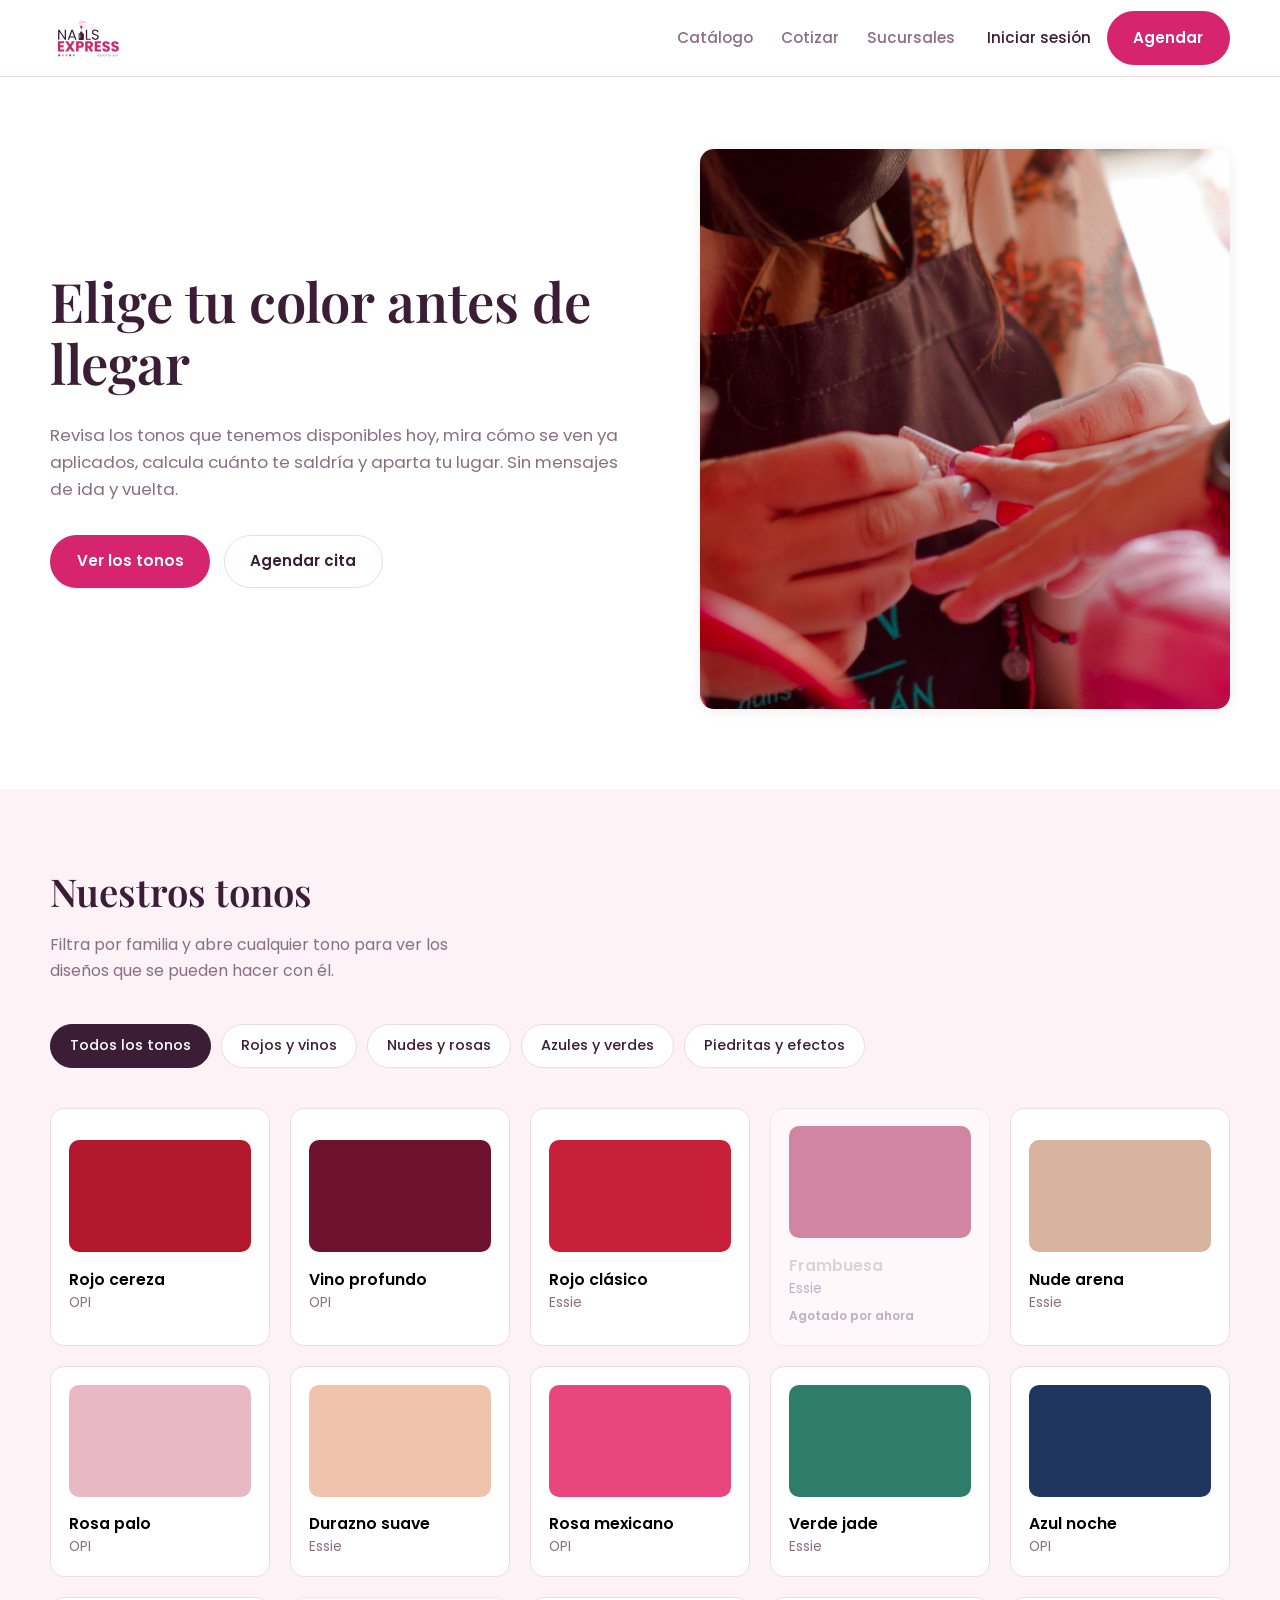
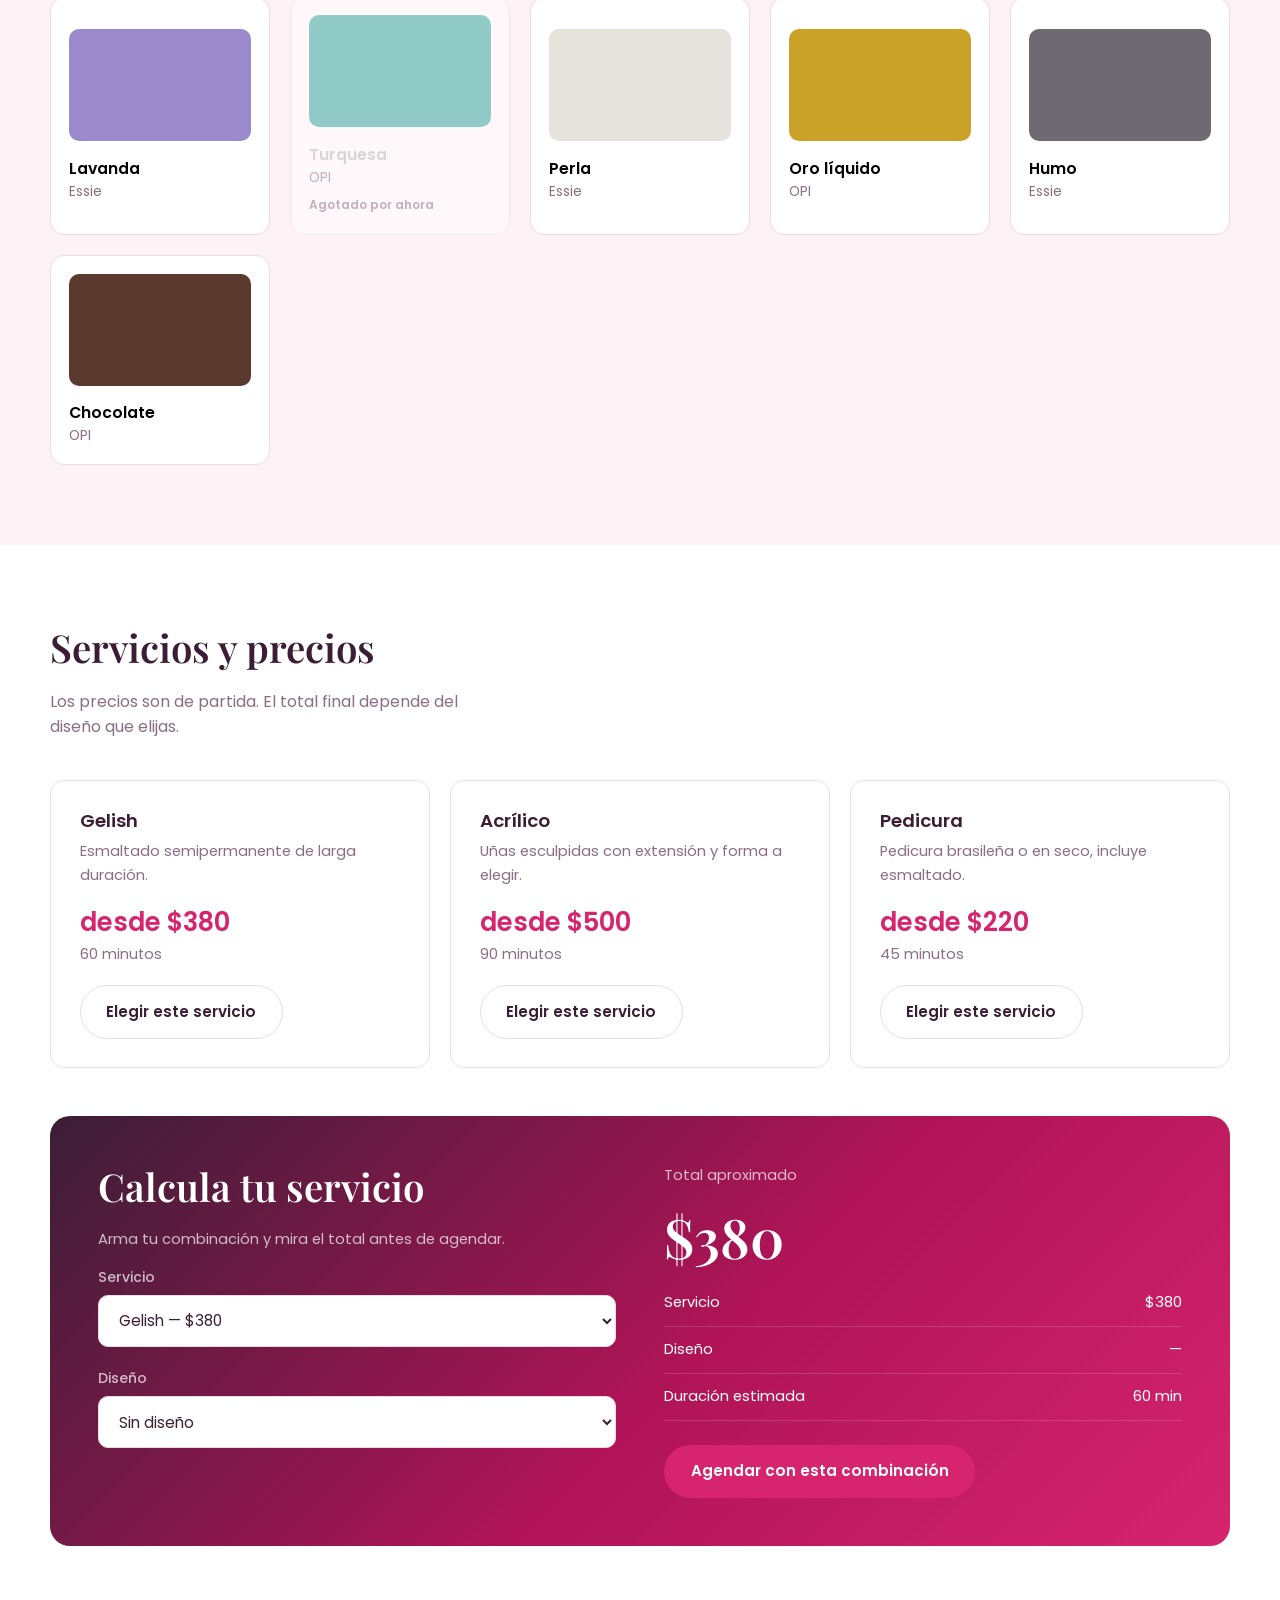
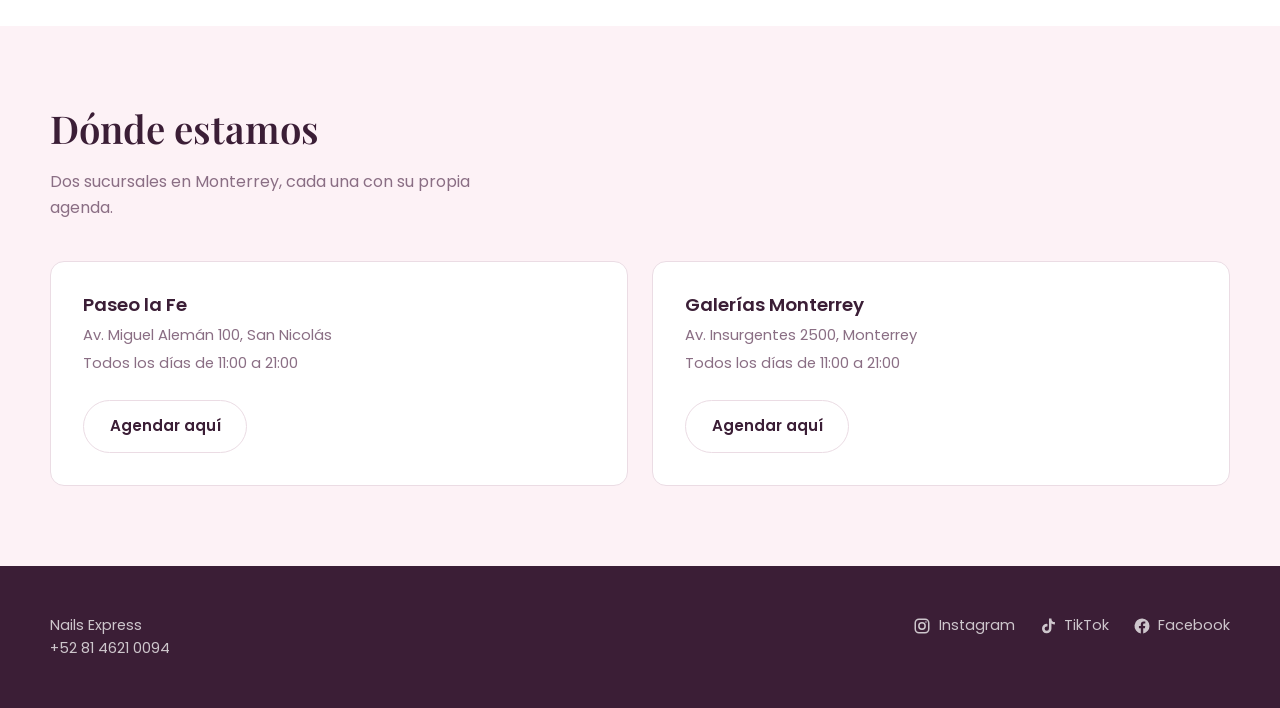
==== nails-express/index.html @ 055984be "chore: guardar proyecto completo de Nails Express" ====
<!DOCTYPE html>
<html lang="es-MX">
<head>
  <meta charset="UTF-8">
  <meta name="viewport" content="width=device-width, initial-scale=1">
  <title>Nails Express — Elige tu color antes de llegar</title>
  <meta name="description" content="Consulta los tonos y diseños disponibles en Nails Express Monterrey, calcula tu servicio y agenda tu cita en línea.">
  <link rel="preconnect" href="https://fonts.googleapis.com">
  <link rel="preconnect" href="https://fonts.gstatic.com" crossorigin>
  <link href="https://fonts.googleapis.com/css2?family=Playfair+Display:wght@500;600&family=Poppins:wght@400;500;600&display=swap" rel="stylesheet">
  <link rel="stylesheet" href="css/estilos.css">
</head>
<body>

  <!-- Barra superior ---------------------------------------- -->
<header class="barra">
    <div class="contenedor barra__fila">
      <a class="barra__logo" href="index.html">
        <img src="img/logo sin fondo.svg" alt="Nails Express">
      </a>
      <ul class="barra__menu">
        <li><a href="#catalogo">Catálogo</a></li>
        <li><a href="#cotizar">Cotizar</a></li>
        <li><a href="#sucursales">Sucursales</a></li>
      </ul>
      <div class="barra__acciones">
        <a class="barra__sesion" href="#">Iniciar sesión</a>
        <a class="boton boton--principal" href="agendar.html">Agendar</a>
      </div>
    </div>
</header>

  <main>

    <!-- Portada --------------------------------------------- -->
<section class="portada">
      <div class="contenedor portada__rejilla">
        <div>
          <h1>Elige tu color antes de llegar</h1>
          <p>
            Revisa los tonos que tenemos disponibles hoy, mira cómo se ven ya
            aplicados, calcula cuánto te saldría y aparta tu lugar. Sin mensajes
            de ida y vuelta.
          </p>
          <div class="portada__acciones">
            <a class="boton boton--principal" href="#catalogo">Ver los tonos</a>
            <a class="boton boton--secundario" href="agendar.html">Agendar cita</a>
          </div>
        </div>
        <img class="portada__imagen"
             src="img/pexels-oswal-darks-523820192-16363473.jpg"
             alt="Manicurista colocando uñas acrílicas rojas a una clienta"
             width="2731" height="4096">
      </div>
</section>

    <!-- Catálogo -------------------------------------------- -->
    <section class="seccion seccion--rosa" id="catalogo">
      <div class="contenedor">
        <div class="seccion__intro">
          <h2>Nuestros tonos</h2>
          <p>Filtra por familia y abre cualquier tono para ver los diseños que se pueden hacer con él.</p>
        </div>

        <div class="filtros" id="filtros" role="group" aria-label="Familias de color"></div>
        <div class="tonos" id="tonos"></div>
      </div>
    </section>

    <!-- Servicios y cotizador ------------------------------- -->
    <section class="seccion" id="cotizar">
      <div class="contenedor">
        <div class="seccion__intro">
          <h2>Servicios y precios</h2>
          <p>Los precios son de partida. El total final depende del diseño que elijas.</p>
        </div>

        <div class="servicios" id="servicios"></div>

        <div class="cotizador">
          <div>
            <h2>Calcula tu servicio</h2>
            <p>Arma tu combinación y mira el total antes de agendar.</p>

            <div class="campo">
              <label for="cot-servicio">Servicio</label>
              <select id="cot-servicio"></select>
            </div>
            <div class="campo">
              <label for="cot-diseno">Diseño</label>
              <select id="cot-diseno"></select>
            </div>
          </div>

          <div>
            <p style="margin-bottom:.3rem">Total aproximado</p>
            <div class="cotizador__total" id="cot-total">$380</div>
            <div class="cotizador__linea"><span>Servicio</span><span id="cot-precio-servicio">$380</span></div>
            <div class="cotizador__linea"><span>Diseño</span><span id="cot-precio-diseno">$0</span></div>
            <div class="cotizador__linea"><span>Duración estimada</span><span id="cot-duracion">60 min</span></div>
            <a class="boton boton--principal" href="agendar.html" id="cot-agendar" style="margin-top:1.5rem">
              Agendar con esta combinación
            </a>
          </div>
        </div>
      </div>
    </section>

    <!-- Sucursales ------------------------------------------ -->
    <section class="seccion seccion--rosa" id="sucursales">
      <div class="contenedor">
        <div class="seccion__intro">
          <h2>Dónde estamos</h2>
          <p>Dos sucursales en Monterrey, cada una con su propia agenda.</p>
        </div>
        <div class="sucursales" id="sucursales-lista"></div>
      </div>
    </section>

  </main>

  <!-- Pie ---------------------------------------------------- -->
  <footer class="pie">
    <div class="contenedor pie__fila">
      <div>
        <p style="margin:0">Nails Express</p>
        <p style="margin:0">+52 81 4621 0094</p>
      </div>
      <nav aria-label="Redes sociales">
        <a href="#" class="pie__red">
          <svg viewBox="0 0 24 24" aria-hidden="true" class="pie__icono-linea"><rect x="3" y="3" width="18" height="18" rx="5"/><circle cx="12" cy="12" r="4.2"/><circle cx="17.3" cy="6.7" r="1.1" class="relleno"/></svg>
          Instagram
        </a>
        <a href="#" class="pie__red">
          <svg viewBox="0 0 24 24" aria-hidden="true"><path d="M16.6 2h-3.3v13.4a2.9 2.9 0 1 1-2.9-2.9c.3 0 .6 0 .9.1V9.2a6.3 6.3 0 1 0 5.3 6.2V8.6a7.9 7.9 0 0 0 4.6 1.5V6.8a4.6 4.6 0 0 1-4.6-4.6z"/></svg>
          TikTok
        </a>
        <a href="#" class="pie__red">
          <svg viewBox="0 0 24 24" aria-hidden="true"><path d="M22 12a10 10 0 1 0-11.6 9.9v-7H7.9V12h2.5V9.8c0-2.5 1.5-3.9 3.8-3.9 1.1 0 2.2.2 2.2.2v2.5h-1.3c-1.2 0-1.6.8-1.6 1.6V12h2.8l-.4 2.9h-2.3v7A10 10 0 0 0 22 12z"/></svg>
          Facebook
        </a>
      </nav>
    </div>
  </footer>

  <!-- Ventana de detalle de tono ----------------------------- -->
  <dialog class="detalle" id="detalle">
    <button class="detalle__cerrar" id="detalle-cerrar" aria-label="Cerrar">&times;</button>
    <div class="detalle__cuerpo">
      <div class="detalle__muestra" id="detalle-muestra"></div>
      <h2 id="detalle-nombre" style="margin-bottom:.2rem"></h2>
      <p id="detalle-datos" style="color:var(--texto-suave)"></p>
      <h3>Diseños que puedes pedir con este tono</h3>
      <div class="disenos" id="detalle-disenos"></div>
      <a class="boton boton--principal" href="agendar.html" id="detalle-agendar" style="margin-top:1.5rem">
        Agendar con este tono
      </a>
    </div>
  </dialog>

  <script src="js/datos.js"></script>
  <script src="js/sesion.js"></script>
  <script src="js/inicio.js"></script>
</body>
</html>
---- nails-express/css/estilos.css ----
/* ============================================================
   estilos.css — Nails Express
   ============================================================ */

/* --- Variables de marca ------------------------------------ */
:root {
  --magenta:        #D6246E;
  --magenta-fuerte: #B01457;
  --ciruela:        #3B1E36;
  --rosa-fondo:     #FDF2F6;
  --rosa-suave:     #F9D9E4;
  --oro:            #E8B04B;
  --texto:          #3B1E36;
  --texto-suave:    #8A6E84;
  --borde:          #EBDCE4;
  --blanco:         #FFFFFF;

  --ancho: 1180px;
  --radio: 14px;
  --sombra: 0 2px 14px rgba(59, 30, 54, .08);
}

/* --- Base --------------------------------------------------- */
* { box-sizing: border-box; }

html { scroll-behavior: smooth; scroll-padding-top: 90px; }

body {
  margin: 0;
  font-family: "Poppins", "Segoe UI", system-ui, sans-serif;
  color: var(--texto);
  background: var(--blanco);
  line-height: 1.6;
}

h1, h2, h3 {
  font-family: "Playfair Display", Georgia, serif;
  font-weight: 600;
  line-height: 1.15;
  margin: 0 0 .5em;
}

h1 { font-size: clamp(2.2rem, 5vw, 3.4rem); }
h2 { font-size: clamp(1.7rem, 3.4vw, 2.4rem); }
h3 { font-size: 1.15rem; font-family: inherit; font-weight: 600; }

p { margin: 0 0 1em; max-width: 62ch; }

a { color: var(--magenta); }

img { max-width: 100%; display: block; }

:focus-visible {
  outline: 3px solid var(--magenta);
  outline-offset: 2px;
  border-radius: 4px;
}

.contenedor {
  width: min(var(--ancho), 100% - 3rem);
  margin-inline: auto;
}

.seccion { padding: 5rem 0; }
.seccion--rosa { background: var(--rosa-fondo); }

.seccion__intro { max-width: 46ch; margin-bottom: 2.5rem; }
.seccion__intro p { color: var(--texto-suave); margin: 0; }

/* --- Botones ------------------------------------------------ */
.boton {
  display: inline-flex;
  align-items: center;
  justify-content: center;
  gap: .5rem;
  padding: .85rem 1.6rem;
  border-radius: 999px;
  border: 1.5px solid transparent;
  font: inherit;
  font-weight: 600;
  font-size: .95rem;
  text-decoration: none;
  cursor: pointer;
  transition: background-color .15s ease, color .15s ease;
}
.boton--principal { background: var(--magenta); color: var(--blanco); }
.boton--principal:hover { background: var(--magenta-fuerte); }
.boton--secundario { background: transparent; color: var(--ciruela); border-color: var(--borde); }
.boton--secundario:hover { border-color: var(--magenta); color: var(--magenta); }
.boton:disabled { opacity: .45; cursor: not-allowed; }

/* --- Barra superior ----------------------------------------- */
.barra {
  position: sticky;
  top: 0;
  z-index: 50;
  background: rgba(255, 255, 255, .94);
  backdrop-filter: blur(8px);
  border-bottom: 1px solid var(--borde);
}
.barra__fila {
  display: flex;
  align-items: center;
  gap: 2rem;
  height: 76px;
}
.barra__logo { display: flex; align-items: center; text-decoration: none; }
.barra__logo img { height: 42px; width: auto; }
.barra__menu {
  display: flex;
  gap: 1.75rem;
  margin-left: auto;
  list-style: none;
  padding: 0;
}
.barra__menu a {
  color: var(--texto-suave);
  text-decoration: none;
  font-size: .95rem;
  font-weight: 500;
}
.barra__menu a:hover { color: var(--magenta); }
.barra__acciones { display: flex; align-items: center; gap: 1rem; }
.barra__sesion { color: var(--texto); font-size: .95rem; font-weight: 500; text-decoration: none; }

/* --- Portada ------------------------------------------------ */
.portada { padding: 4.5rem 0 5rem; }
.portada__rejilla {
  display: grid;
  grid-template-columns: 1.05fr .95fr;
  gap: 4rem;
  align-items: center;
}
.portada p { color: var(--texto-suave); font-size: 1.05rem; }
.portada__acciones { display: flex; gap: .85rem; flex-wrap: wrap; margin-top: 2rem; }

/* la foto es el elemento protagonista de la portada;
   se recorta hacia las manos, que es donde está la acción */
.portada__imagen {
  width: 100%;
  height: auto;
  aspect-ratio: 4 / 5;
  max-height: 560px;
  object-fit: cover;
  object-position: 50% 65%;
  border-radius: var(--radio);
  box-shadow: var(--sombra);
}

/* --- Filtros del catálogo ----------------------------------- */
.filtros { display: flex; flex-wrap: wrap; gap: .6rem; margin-bottom: 2.5rem; }
.filtro {
  padding: .6rem 1.2rem;
  border-radius: 999px;
  border: 1.5px solid var(--borde);
  background: var(--blanco);
  font: inherit;
  font-size: .9rem;
  font-weight: 500;
  color: var(--texto);
  cursor: pointer;
}
.filtro:hover { border-color: var(--magenta); }
.filtro[aria-pressed="true"] {
  background: var(--ciruela);
  border-color: var(--ciruela);
  color: var(--blanco);
}

/* --- Rejilla de tonos --------------------------------------- */
.tonos {
  display: grid;
  grid-template-columns: repeat(auto-fill, minmax(190px, 1fr));
  gap: 1.25rem;
}
.tono {
  background: var(--blanco);
  border: 1px solid var(--borde);
  border-radius: var(--radio);
  padding: 1.1rem;
  text-align: left;
  font: inherit;
  cursor: pointer;
  transition: border-color .15s ease;
}
.tono:hover { border-color: var(--magenta); }
.tono__muestra {
  width: 100%;
  height: 112px;
  border-radius: 10px;
  margin-bottom: .9rem;
}
.tono__nombre { font-weight: 600; font-size: .98rem; }
.tono__marca { color: var(--texto-suave); font-size: .85rem; }
.tono--agotado { opacity: .5; }
.tono__etiqueta {
  display: inline-block;
  margin-top: .4rem;
  font-size: .75rem;
  font-weight: 600;
  color: var(--texto-suave);
}

/* --- Ventana de detalle ------------------------------------- */
.detalle[open] {
  border: none;
  border-radius: var(--radio);
  padding: 0;
  width: min(680px, 92vw);
  box-shadow: 0 20px 60px rgba(59, 30, 54, .25);
}
.detalle::backdrop { background: rgba(59, 30, 54, .45); }
.detalle__cuerpo { padding: 2rem; }
.detalle__muestra { height: 150px; border-radius: 10px; margin-bottom: 1.25rem; }
.detalle__cerrar {
  position: absolute; top: 1rem; right: 1rem;
  background: var(--blanco); border: 1px solid var(--borde);
  width: 34px; height: 34px; border-radius: 50%;
  cursor: pointer; font-size: 1.1rem; line-height: 1;
}
.detalle h3 { margin-top: 1.5rem; }
.disenos { display: grid; grid-template-columns: repeat(auto-fill, minmax(150px, 1fr)); gap: .75rem; }
.diseno {
  border: 1px solid var(--borde);
  border-radius: 10px;
  padding: .8rem;
  font-size: .88rem;
}
.diseno strong { display: block; font-weight: 600; }
.diseno span { color: var(--texto-suave); }

/* --- Servicios ---------------------------------------------- */
.servicios { display: grid; grid-template-columns: repeat(auto-fit, minmax(260px, 1fr)); gap: 1.25rem; }
.servicio {
  background: var(--blanco);
  border: 1px solid var(--borde);
  border-radius: var(--radio);
  padding: 1.8rem;
}
.servicio__precio { font-size: 1.6rem; font-weight: 600; color: var(--magenta); }
.servicio__dato { color: var(--texto-suave); font-size: .9rem; }
.servicio p { font-size: .92rem; color: var(--texto-suave); }

/* --- Cotizador ---------------------------------------------- */
.cotizador {
  display: grid;
  grid-template-columns: 1fr 1fr;
  gap: 3rem;
  background: linear-gradient(135deg, var(--ciruela) 0%, var(--magenta-fuerte) 55%, var(--magenta) 100%);
  color: var(--blanco);
  border-radius: 20px;
  padding: 3rem;
  margin-top: 3rem;
}
.cotizador h2 { color: var(--blanco); }
.cotizador p { color: rgba(255, 255, 255, .7); font-size: .92rem; }
.cotizador__total { font-size: clamp(2.4rem, 5vw, 3.4rem); font-weight: 600; font-family: "Playfair Display", serif; }
.cotizador__linea {
  display: flex; justify-content: space-between;
  padding: .7rem 0;
  border-bottom: 1px solid rgba(255, 255, 255, .15);
  font-size: .92rem;
}
.cotizador label { display: block; font-size: .85rem; margin-bottom: .4rem; color: rgba(255,255,255,.7); }

/* --- Formularios -------------------------------------------- */
.campo { margin-bottom: 1.25rem; }
.campo label { display: block; font-size: .88rem; font-weight: 500; margin-bottom: .4rem; }
select, input[type="text"], input[type="tel"], input[type="email"], input[type="date"] {
  width: 100%;
  padding: .85rem 1rem;
  border: 1.5px solid var(--borde);
  border-radius: 10px;
  font: inherit;
  font-size: .95rem;
  background: var(--blanco);
  color: var(--texto);
}
select:focus, input:focus { border-color: var(--magenta); outline: none; }
.campo__error { color: var(--magenta-fuerte); font-size: .82rem; margin-top: .3rem; display: none; }
.campo--invalido input, .campo--invalido select { border-color: var(--magenta-fuerte); }
.campo--invalido .campo__error { display: block; }

/* --- Sucursales --------------------------------------------- */
.sucursales { display: grid; grid-template-columns: repeat(auto-fit, minmax(300px, 1fr)); gap: 1.5rem; }
.sucursal {
  background: var(--blanco);
  border: 1px solid var(--borde);
  border-radius: var(--radio);
  padding: 2rem;
}
.sucursal__dato { color: var(--texto-suave); font-size: .92rem; margin: 0 0 .3rem; }

/* --- Pie ---------------------------------------------------- */
.pie { background: var(--ciruela); color: rgba(255,255,255,.75); padding: 3rem 0; font-size: .9rem; }
.pie__fila { display: flex; justify-content: space-between; gap: 2rem; flex-wrap: wrap; }
.pie a { color: rgba(255,255,255,.75); text-decoration: none; margin-left: 1.25rem; }
.pie a:hover { color: var(--blanco); }
.pie__red { display: inline-flex; align-items: center; gap: .45rem; }
.pie__red svg { width: 18px; height: 18px; fill: currentColor; flex-shrink: 0; }
.pie__red .pie__icono-linea { fill: none; stroke: currentColor; stroke-width: 2; }
.pie__red .pie__icono-linea .relleno { fill: currentColor; stroke: none; }

/* --- Flujo de agendado -------------------------------------- */
.pasos { display: flex; gap: .5rem; margin-bottom: .75rem; }
.paso { height: 5px; width: 72px; border-radius: 3px; background: var(--borde); }
.paso--hecho { background: var(--magenta); }
.pasos__texto { color: var(--texto-suave); font-size: .85rem; }

.agendar { display: grid; grid-template-columns: 1fr 340px; gap: 3rem; align-items: start; }

.opciones { display: grid; grid-template-columns: repeat(auto-fit, minmax(200px, 1fr)); gap: 1rem; }
.opcion {
  text-align: left;
  background: var(--blanco);
  border: 1.5px solid var(--borde);
  border-radius: var(--radio);
  padding: 1.3rem;
  font: inherit;
  cursor: pointer;
}
.opcion:hover { border-color: var(--magenta); }
.opcion[aria-pressed="true"] { border-color: var(--magenta); background: var(--rosa-fondo); }
.opcion strong { display: block; font-weight: 600; margin-bottom: .2rem; }
.opcion span { color: var(--texto-suave); font-size: .88rem; }

.horas { display: grid; grid-template-columns: repeat(auto-fill, minmax(104px, 1fr)); gap: .6rem; }
.hora {
  padding: .8rem;
  border: 1.5px solid var(--borde);
  border-radius: 10px;
  background: var(--blanco);
  font: inherit; font-size: .92rem; font-weight: 500;
  cursor: pointer;
}
.hora:hover:not(:disabled) { border-color: var(--magenta); }
.hora[aria-pressed="true"] { background: var(--ciruela); border-color: var(--ciruela); color: var(--blanco); }
.hora:disabled { background: var(--rosa-fondo); color: #C9B6C2; cursor: not-allowed; }

.resumen {
  position: sticky; top: 100px;
  background: var(--rosa-fondo);
  border-radius: var(--radio);
  padding: 1.8rem;
}
.resumen h3 { margin-bottom: 1rem; }
.resumen__linea {
  display: flex; justify-content: space-between; gap: 1rem;
  padding: .55rem 0;
  font-size: .9rem;
  border-bottom: 1px solid var(--borde);
}
.resumen__linea span:first-child { color: var(--texto-suave); }
.resumen__linea span:last-child { font-weight: 500; text-align: right; }
.resumen__total { display: flex; justify-content: space-between; align-items: baseline; margin: 1.2rem 0; }
.resumen__total strong { font-size: 1.6rem; font-family: "Playfair Display", serif; }
.resumen .boton { width: 100%; margin-top: .5rem; }

.confirmacion { text-align: center; padding: 4rem 0; }
.confirmacion__marca {
  width: 72px; height: 72px; border-radius: 50%;
  background: var(--magenta); color: var(--blanco);
  display: grid; place-items: center;
  font-size: 2rem; margin: 0 auto 1.5rem;
}
.confirmacion__folio {
  display: inline-block;
  background: var(--rosa-fondo);
  padding: .5rem 1.2rem;
  border-radius: 999px;
  font-weight: 600;
}

.oculto { display: none !important; }

/* --- Adaptación a pantallas chicas -------------------------- */
@media (max-width: 900px) {
  .portada__rejilla,
  .cotizador,
  .agendar { grid-template-columns: 1fr; gap: 2.5rem; }
  .cotizador { padding: 2rem; }
  .portada__imagen { aspect-ratio: 4 / 3; max-height: 420px; }
  .resumen { position: static; }
  .barra__menu { display: none; }
  .seccion { padding: 3.5rem 0; }
}

@media (prefers-reduced-motion: reduce) {
  * { transition: none !important; animation: none !important; }
  html { scroll-behavior: auto; }
}

/* --- Acceso: modal de inicio de sesión y registro ----------- */
.acceso[open] {
  border: none;
  border-radius: var(--radio);
  padding: 0;
  width: min(460px, calc(100vw - 2rem));
  max-height: calc(100vh - 2rem);
  max-height: calc(100dvh - 2rem);   /* respeta la barra del navegador en celular */
  overflow-y: auto;
  color: var(--texto);
  box-shadow: 0 20px 60px rgba(59, 30, 54, .25);
}
.acceso::backdrop { background: rgba(59, 30, 54, .45); }
.acceso__cuerpo { padding: 2.25rem 2rem 1.75rem; }
.acceso__titulo { font-size: 1.6rem; margin-bottom: 1.25rem; padding-right: 2.5rem; }
.acceso__cerrar {
  position: absolute; top: 1rem; right: 1rem;
  background: var(--blanco); border: 1px solid var(--borde);
  width: 36px; height: 36px; border-radius: 50%;
  cursor: pointer; font-size: 1.2rem; line-height: 1; color: var(--texto);
}
.acceso__cerrar:hover { border-color: var(--magenta); color: var(--magenta); }

/* pestañas tipo control segmentado */
.acceso__pestanas {
  display: grid;
  grid-template-columns: 1fr 1fr;
  gap: .25rem;
  padding: .3rem;
  margin-bottom: 1.75rem;
  background: var(--rosa-fondo);
  border-radius: 999px;
}
.acceso__pestanas [role="tab"] {
  padding: .65rem 1rem;
  border: none;
  border-radius: 999px;
  background: transparent;
  font: inherit;
  font-size: .92rem;
  font-weight: 500;
  color: var(--texto-suave);
  cursor: pointer;
}
.acceso__pestanas [role="tab"]:hover { color: var(--magenta); }
.acceso__pestanas [role="tab"][aria-selected="true"] {
  background: var(--blanco);
  color: var(--ciruela);
  font-weight: 600;
  box-shadow: var(--sombra);
}
.acceso__panel[hidden] { display: none; }

/* campos: 1rem evita el zoom automático de iOS al enfocar.
   .formulario reutiliza el mismo estilo en el panel de la clienta */
.acceso input,
.formulario input {
  width: 100%;
  padding: .85rem 1rem;
  border: 1.5px solid var(--borde);
  border-radius: 10px;
  font: inherit;
  font-size: 1rem;
  background: var(--blanco);
  color: var(--texto);
}
.acceso input:focus-visible,
.formulario input:focus-visible {
  border-color: var(--magenta);
  box-shadow: 0 0 0 3px var(--rosa-suave);
  outline: none;
}
.acceso .campo--invalido input,
.formulario .campo--invalido input { border-color: var(--magenta-fuerte); }

/* contraseña con botón para mostrarla dentro del campo */
.acceso__clave { position: relative; }
.acceso__clave input { padding-right: 5.75rem; }
.acceso__ver {
  position: absolute;
  top: 50%; right: .4rem;
  transform: translateY(-50%);
  padding: .45rem .8rem;
  border: none;
  border-radius: 999px;
  background: transparent;
  font: inherit;
  font-size: .82rem;
  font-weight: 600;
  color: var(--magenta-fuerte);
  cursor: pointer;
}
.acceso__ver:hover { background: var(--rosa-fondo); }

.acceso__ayuda { color: var(--texto-suave); font-size: .82rem; margin-top: .3rem; }
.campo--invalido .acceso__ayuda { display: none; }

.acceso__olvido {
  display: inline-block;
  margin: -.35rem 0 1.25rem;
  font-size: .88rem;
  font-weight: 500;
  color: var(--magenta-fuerte);
}

.acceso__aviso {
  margin-bottom: 1rem;
  padding: .75rem 1rem;
  border: 1px solid var(--rosa-suave);
  border-radius: 10px;
  background: var(--rosa-fondo);
  color: var(--magenta-fuerte);
  font-size: .88rem;
}
.acceso__aviso:empty { display: none; }
.acceso__aviso--info { color: var(--texto); }

.acceso__enviar { width: 100%; }

.acceso__nota {
  max-width: none;
  margin: 1.5rem 0 0;
  padding-top: 1.25rem;
  border-top: 1px solid var(--borde);
  color: var(--texto-suave);
  font-size: .88rem;
  text-align: center;
}
.acceso__nota a { color: var(--magenta-fuerte); font-weight: 500; }

/* --- Usuario con sesión en la barra ------------------------- */
.usuario { position: relative; }
.usuario__boton {
  display: flex;
  align-items: center;
  gap: .55rem;
  padding: .3rem .85rem .3rem .3rem;
  border: 1.5px solid var(--borde);
  border-radius: 999px;
  background: var(--blanco);
  font: inherit;
  font-size: .92rem;
  font-weight: 500;
  color: var(--texto);
  cursor: pointer;
}
.usuario__boton:hover,
.usuario__boton[aria-expanded="true"] { border-color: var(--magenta); }
/* flecha que indica que hay un menú */
.usuario__boton::after {
  content: "";
  width: .4rem; height: .4rem;
  border-right: 1.5px solid currentColor;
  border-bottom: 1.5px solid currentColor;
  transform: translateY(-2px) rotate(45deg);
}
.usuario__boton[aria-expanded="true"]::after { transform: translateY(2px) rotate(-135deg); }
.usuario__inicial {
  display: grid;
  place-items: center;
  width: 32px; height: 32px;
  border-radius: 50%;
  background: var(--magenta);
  color: var(--blanco);
  font-weight: 600;
  font-size: .9rem;
}
/* nombre arriba y rol abajo, como en el wireframe del menú */
.usuario__texto {
  display: flex;
  flex-direction: column;
  align-items: flex-start;
  line-height: 1.2;
  text-align: left;
}
.usuario__nombre {
  max-width: 10rem;
  overflow: hidden;
  text-overflow: ellipsis;
  white-space: nowrap;
}
.usuario__rol { color: var(--texto-suave); font-size: .75rem; font-weight: 400; }
.usuario__menu {
  position: absolute;
  top: calc(100% + .5rem);
  right: 0;
  z-index: 60;
  min-width: 200px;
  margin: 0;
  padding: .4rem;
  list-style: none;
  background: var(--blanco);
  border: 1px solid var(--borde);
  border-radius: 12px;
  box-shadow: 0 12px 32px rgba(59, 30, 54, .14);
}
.usuario__menu[hidden] { display: none; }
.usuario__menu a,
.usuario__menu button {
  display: block;
  width: 100%;
  padding: .65rem .85rem;
  border: none;
  border-radius: 8px;
  background: transparent;
  font: inherit;
  font-size: .92rem;
  color: var(--texto);
  text-align: left;
  text-decoration: none;
  cursor: pointer;
}
.usuario__menu a:hover,
.usuario__menu button:hover { background: var(--rosa-fondo); color: var(--magenta-fuerte); }
.usuario__menu li:last-child {
  margin-top: .3rem;
  padding-top: .3rem;
  border-top: 1px solid var(--borde);
}

@media (max-width: 480px) {
  .acceso__cuerpo { padding: 2rem 1.25rem 1.5rem; }
  .acceso__titulo { font-size: 1.4rem; }

  /* en celular solo se ve la inicial; nombre y rol siguen disponibles
     para lectores de pantalla como nombre del botón */
  .usuario__boton { padding: .25rem; }
  .usuario__boton::after { display: none; }
  .usuario__texto {
    position: absolute;
    width: 1px; height: 1px;
    overflow: hidden;
    clip: rect(0 0 0 0);
    white-space: nowrap;
  }
}

/* --- Utilidades compartidas --------------------------------- */
/* texto que solo leen los lectores de pantalla */
.solo-lector {
  position: absolute;
  width: 1px; height: 1px;
  overflow: hidden;
  clip: rect(0 0 0 0);
  white-space: nowrap;
}

.boton--peligro { background: var(--magenta-fuerte); color: var(--blanco); }
.boton--peligro:hover { background: var(--ciruela); }

/* mensaje general de un formulario o acción */
.aviso {
  margin-bottom: 1rem;
  padding: .75rem 1rem;
  border: 1px solid var(--rosa-suave);
  border-radius: 10px;
  background: var(--rosa-fondo);
  color: var(--magenta-fuerte);
  font-size: .9rem;
}
.aviso:empty { display: none; }
.aviso--exito { background: #E6F4EC; border-color: #BFE2CE; color: #1D6B4A; }

.usuario__menu a[aria-current="page"] { color: var(--magenta-fuerte); font-weight: 600; }

/* Con sesión de empleada o administradora no se ofrece agendar:
   se ocultan todos los enlaces a agendar.html (también los que
   se generan con JavaScript, como "Elegir este servicio").      */
.sesion-personal a[href^="agendar.html"] { display: none !important; }

/* --- Panel de la clienta: estructura ------------------------ */
.cuenta {
  background: var(--rosa-fondo);
  padding: 3.5rem 0 5rem;
  min-height: 70vh;
}
.cuenta__rejilla {
  display: grid;
  grid-template-columns: 280px 1fr;
  gap: 2.5rem;
  align-items: start;
}

/* columna lateral con el usuario y la navegación */
.cuenta__lateral {
  position: sticky;
  top: 100px;
  display: flex;
  flex-direction: column;
  gap: 1.25rem;
  padding: 1.5rem;
  background: var(--blanco);
  border: 1px solid var(--borde);
  border-radius: var(--radio);
}
.cuenta__tarjeta { display: flex; align-items: center; gap: .85rem; }
.cuenta__inicial {
  display: grid;
  place-items: center;
  flex-shrink: 0;
  width: 52px; height: 52px;
  border-radius: 50%;
  background: var(--magenta);
  color: var(--blanco);
  font-family: "Playfair Display", Georgia, serif;
  font-size: 1.4rem;
  font-weight: 600;
}
.cuenta__quien { min-width: 0; }
.cuenta__nombre { margin: 0; font-weight: 600; line-height: 1.3; }
.cuenta__correo {
  margin: 0;
  color: var(--texto-suave);
  font-size: .85rem;
  overflow: hidden;
  text-overflow: ellipsis;
  white-space: nowrap;
}
.cuenta__nav {
  display: flex;
  flex-direction: column;
  gap: .25rem;
  padding-top: 1.25rem;
  border-top: 1px solid var(--borde);
}
.cuenta__nav a {
  padding: .7rem .9rem;
  border-radius: 10px;
  color: var(--texto);
  font-size: .95rem;
  font-weight: 500;
  text-decoration: none;
}
.cuenta__nav a:hover { background: var(--rosa-fondo); color: var(--magenta-fuerte); }
.cuenta__nav a[aria-current="page"] {
  background: var(--rosa-fondo);
  color: var(--magenta-fuerte);
  font-weight: 600;
  box-shadow: inset 3px 0 0 var(--magenta);
}
.cuenta__agendar { width: 100%; }

/* contenido principal */
.cuenta__contenido { min-width: 0; }
.cuenta__contenido h1 { font-size: clamp(2rem, 4vw, 2.6rem); }
.cuenta__intro { color: var(--texto-suave); margin-bottom: 2rem; }
.cuenta__bloque { margin-bottom: 2.5rem; }
.cuenta__bloque h2 { font-size: 1.4rem; margin-bottom: 1rem; }
.cuenta__tarjeta-blanca {
  padding: 2rem;
  background: var(--blanco);
  border: 1px solid var(--borde);
  border-radius: var(--radio);
}

/* sin sesión */
.cuenta__vacio {
  max-width: 560px;
  margin: 2rem auto;
  padding: 3rem 2rem;
  text-align: center;
  background: var(--blanco);
  border: 1px solid var(--borde);
  border-radius: var(--radio);
}
.cuenta__vacio h1 { font-size: clamp(1.7rem, 4vw, 2.2rem); }
.cuenta__vacio p { margin-inline: auto; color: var(--texto-suave); }
.cuenta__vacio-acciones {
  display: flex;
  flex-wrap: wrap;
  justify-content: center;
  gap: .85rem;
  margin-top: 1.5rem;
}

/* formularios del perfil */
.formulario__par { display: grid; grid-template-columns: 1fr 1fr; gap: 0 1rem; }

/* --- Panel de la clienta: tarjetas de cita ------------------ */
.citas { display: grid; gap: 1rem; }
.citas__vacio {
  padding: 2rem;
  text-align: center;
  background: var(--blanco);
  border: 1.5px dashed var(--borde);
  border-radius: var(--radio);
}
.citas__vacio p { margin: 0 auto 1rem; color: var(--texto-suave); }
.citas__vacio p:last-child { margin-bottom: 0; }

.cita {
  display: grid;
  grid-template-columns: auto 1fr auto;
  grid-template-areas:
    "fecha info     lado"
    "fecha acciones acciones";
  gap: .5rem 1.5rem;
  padding: 1.5rem;
  background: var(--blanco);
  border: 1px solid var(--borde);
  border-radius: var(--radio);
}

/* bloque de calendario con día y mes */
.cita__fecha {
  grid-area: fecha;
  display: flex;
  flex-direction: column;
  align-items: center;
  justify-content: center;
  width: 64px; height: 72px;
  border-radius: 12px;
  background: var(--rosa-fondo);
  color: var(--magenta-fuerte);
}
.cita__dia {
  font-family: "Playfair Display", Georgia, serif;
  font-size: 1.7rem;
  font-weight: 600;
  line-height: 1;
}
.cita__mes { font-size: .75rem; font-weight: 600; letter-spacing: .08em; text-transform: uppercase; }

.cita__info { grid-area: info; min-width: 0; }
.cita__info h3 { margin: 0 0 .35rem; font-size: 1.05rem; }
.cita__dato {
  display: flex;
  align-items: center;
  gap: .45rem;
  margin: 0;
  color: var(--texto-suave);
  font-size: .88rem;
}
.cita__cuando { display: block; color: var(--texto); font-weight: 500; }
.cita__cuando::first-letter { text-transform: uppercase; }
.cita__tono {
  width: 14px; height: 14px;
  flex-shrink: 0;
  border-radius: 50%;
  box-shadow: inset 0 0 0 1px rgba(0, 0, 0, .12);
}

.cita__lado {
  grid-area: lado;
  display: flex;
  flex-direction: column;
  align-items: flex-end;
  gap: .3rem;
  text-align: right;
}
.cita__total { font-size: 1.2rem; font-weight: 600; }
.cita__folio { color: var(--texto-suave); font-size: .8rem; }

.cita__acciones {
  grid-area: acciones;
  display: flex;
  flex-wrap: wrap;
  align-items: center;
  gap: .6rem;
  margin-top: .5rem;
  padding-top: 1rem;
  border-top: 1px solid var(--borde);
}
.cita__acciones .boton { padding: .6rem 1.2rem; font-size: .88rem; }
.cita__pregunta { width: 100%; margin: 0; font-size: .92rem; font-weight: 500; }

/* las canceladas se ven apagadas */
.cita--cancelada .cita__fecha { background: #F1ECEF; color: #6B5266; }
.cita--cancelada h3 { color: #6B5266; }

/* etiquetas de estado */
.estado {
  display: inline-block;
  padding: .2rem .7rem;
  border-radius: 999px;
  font-size: .75rem;
  font-weight: 600;
}
.estado--confirmada { background: #E6F4EC; color: #1D6B4A; }
.estado--completada { background: var(--rosa-fondo); color: var(--ciruela); }
.estado--cancelada  { background: #F1ECEF; color: #6B5266; }

/* --- Panel de la clienta: pantallas chicas ------------------ */
@media (max-width: 900px) {
  .cuenta { padding: 2rem 0 3.5rem; }
  .cuenta__rejilla { grid-template-columns: 1fr; gap: 2rem; }
  .cuenta__lateral { position: static; }
  /* la navegación pasa a pestañas horizontales */
  .cuenta__nav { flex-direction: row; }
  .cuenta__nav a { flex: 1; text-align: center; }
  .cuenta__nav a[aria-current="page"] { box-shadow: inset 0 -3px 0 var(--magenta); }
}

@media (max-width: 600px) {
  .cuenta__tarjeta-blanca { padding: 1.5rem 1.25rem; }
  .formulario__par { grid-template-columns: 1fr; }

  .cita {
    grid-template-columns: auto 1fr;
    grid-template-areas:
      "fecha    info"
      "lado     lado"
      "acciones acciones";
    gap: .75rem 1rem;
    padding: 1.25rem;
  }
  .cita__fecha { width: 56px; height: 64px; }
  .cita__lado {
    flex-direction: row;
    flex-wrap: wrap;
    align-items: center;
    gap: .4rem .9rem;
    text-align: left;
  }
  .cita__acciones .boton { flex: 1; }
}

/* --- Panel del personal: estructura ------------------------- */
/* columna lateral fija + barra superior + contenido, como en el
   wireframe 9 · Agenda del día */
body.personal {
  display: grid;
  /* minmax(0, …) evita que la tabla ancha estire toda la página */
  grid-template-columns: 240px minmax(0, 1fr);
  min-height: 100vh;
}
.personal__lateral {
  position: sticky;
  top: 0;
  height: 100vh;
  padding: 1.5rem 1rem;
  background: var(--rosa-fondo);
  border-right: 1px solid var(--borde);
}
.personal__logo { display: inline-block; margin: .25rem 1rem 2.25rem; }
.personal__logo img { height: 40px; width: auto; }
.personal__nav { display: flex; flex-direction: column; gap: .35rem; }
.personal__nav a {
  padding: .75rem 1rem;
  border-radius: 10px;
  color: var(--texto-suave);
  font-size: .95rem;
  font-weight: 500;
  text-decoration: none;
}
.personal__nav a:hover { color: var(--magenta-fuerte); background: rgba(255, 255, 255, .7); }
.personal__nav a[aria-current="page"] {
  background: var(--blanco);
  color: var(--ciruela);
  font-weight: 600;
  box-shadow: var(--sombra);
}
.personal__principal { display: flex; flex-direction: column; min-width: 0; }
.personal__superior {
  position: sticky;
  top: 0;
  z-index: 40;
  display: flex;
  align-items: center;
  justify-content: flex-end;
  height: 72px;
  padding: 0 2rem;
  background: rgba(255, 255, 255, .94);
  backdrop-filter: blur(8px);
  border-bottom: 1px solid var(--borde);
}
.personal__contenido { width: 100%; max-width: 1120px; padding: 2rem 3rem 4rem; }
.personal__contexto { margin: 0 0 .25rem; color: var(--texto-suave); font-size: .95rem; }
.personal__titulo { font-size: clamp(1.8rem, 3.5vw, 2.4rem); margin-bottom: 1.5rem; }
.personal__subtitulo { font-size: 1.3rem; margin: 2.5rem 0 1rem; }

/* --- Panel del personal: métricas --------------------------- */
.metricas {
  display: grid;
  grid-template-columns: repeat(3, minmax(0, 1fr)) auto;
  gap: 1.25rem;
  align-items: start;
}
.metrica {
  display: flex;
  flex-direction: column;
  gap: .35rem;
  padding: 1.4rem 1.5rem;
  background: var(--blanco);
  border: 1px solid var(--borde);
  border-radius: var(--radio);
}
.metrica__valor {
  font-family: "Playfair Display", Georgia, serif;
  font-size: 2rem;
  font-weight: 600;
  line-height: 1;
}
.metrica__nombre { color: var(--texto-suave); font-size: .88rem; }

/* --- Panel del personal: agenda del día --------------------- */
.agenda { display: grid; gap: .85rem; margin: 0; padding: 0; list-style: none; }
.agenda__bloque {
  display: grid;
  grid-template-columns: 4.5rem 1fr 5rem auto;
  align-items: center;
  gap: 1rem;
  min-height: 68px;
  padding: .9rem 1.5rem;
  background: var(--blanco);
  border: 1px solid var(--borde);
  border-radius: 12px;
}
.agenda__hora { font-weight: 600; }
.agenda__quien { display: flex; flex-direction: column; min-width: 0; }
.agenda__quien strong { font-weight: 600; }
.agenda__quien span { color: var(--texto-suave); font-size: .85rem; }
.agenda__duracion { color: var(--texto-suave); font-size: .9rem; }

/* bloques sin cita: punteados, como en el wireframe */
.agenda__bloque--libre,
.agenda__bloque--cerrado {
  grid-template-columns: 4.5rem 1fr;
  border-style: dashed;
  color: var(--texto-suave);
}
.agenda__bloque--libre   { background: #FDF8FA; }
.agenda__bloque--cerrado { background: #F4F0F2; color: #6B5266; }
.agenda__bloque--libre .agenda__hora,
.agenda__bloque--cerrado .agenda__hora { font-weight: 500; }

.estado--pendiente { background: #FBF0DC; color: #7A5310; }

/* --- Panel del personal: disponibilidad semanal ------------- */
.semana {
  display: flex;
  flex-wrap: wrap;
  align-items: center;
  justify-content: space-between;
  gap: 1rem;
  margin-bottom: 1.25rem;
}
.semana__rango { margin: 0; font-weight: 500; }
.semana__nav { display: flex; flex-wrap: wrap; gap: .6rem; }
.semana__nav .boton { padding: .6rem 1.2rem; font-size: .88rem; }

/* la rejilla se desplaza de lado si no cabe */
.rejilla-horas__marco { overflow-x: auto; border-radius: var(--radio); }
.rejilla-horas {
  width: 100%;
  min-width: 760px;
  border-collapse: separate;
  border-spacing: 8px;
}
.rejilla-horas th { padding: .25rem; color: var(--texto-suave); font-size: .85rem; font-weight: 600; }
.rejilla-horas tbody th { padding-right: .75rem; color: var(--texto); font-weight: 500; text-align: left; white-space: nowrap; }
/* la columna de horas se queda fija al desplazar */
.rejilla-horas thead th:first-child,
.rejilla-horas tbody th { position: sticky; left: 0; z-index: 1; background: var(--blanco); }

.bloque {
  display: flex;
  align-items: center;
  justify-content: center;
  width: 100%;
  height: 46px;
  border-radius: 10px;
  font: inherit;
  font-size: .82rem;
  font-weight: 500;
}
button.bloque {
  border: 1.5px solid var(--magenta);
  background: var(--blanco);
  color: var(--magenta-fuerte);
  cursor: pointer;
}
button.bloque:hover { background: var(--rosa-fondo); }
button.bloque--cerrado { border-color: var(--borde); background: #F4F0F2; color: #6B5266; }
button.bloque--cerrado:hover { border-color: var(--texto-suave); background: #EEE7EB; }
.bloque--reservado { background: var(--ciruela); color: var(--blanco); }
.bloque--pasado { border: 1px dashed var(--borde); color: var(--texto-suave); }

.disponibilidad__pie {
  display: flex;
  flex-wrap: wrap;
  align-items: center;
  justify-content: space-between;
  gap: 1rem;
  margin-top: 1.5rem;
  padding-top: 1.5rem;
  border-top: 1px solid var(--borde);
}
.disponibilidad__nota { margin: 0; color: var(--texto-suave); font-size: .88rem; }
.disponibilidad__guardar { display: flex; flex-wrap: wrap; align-items: center; gap: 1rem; }
.disponibilidad__estado { color: var(--magenta-fuerte); font-size: .88rem; font-weight: 500; }
.disponibilidad__estado--exito { color: #1D6B4A; }

/* --- Panel del personal: pantallas chicas ------------------- */
@media (max-width: 900px) {
  /* la franja de navegación mide lo que su contenido; el resto es para la página */
  body.personal { grid-template-columns: minmax(0, 1fr); grid-template-rows: auto 1fr; }
  /* la columna lateral pasa a ser una franja con pestañas */
  .personal__lateral {
    position: static;
    height: auto;
    display: flex;
    align-items: center;
    gap: 1rem;
    padding: .75rem 1.25rem;
    border-right: none;
    border-bottom: 1px solid var(--borde);
    overflow-x: auto;
  }
  .personal__logo { margin: 0; flex-shrink: 0; }
  .personal__logo img { height: 32px; }
  .personal__nav { flex-direction: row; gap: .25rem; }
  .personal__nav a { padding: .55rem .85rem; white-space: nowrap; font-size: .88rem; }
  .personal__superior { padding: 0 1.25rem; height: 64px; }
  .personal__contenido { padding: 1.5rem 1.25rem 3rem; }

  .metricas { grid-template-columns: repeat(3, minmax(0, 1fr)); }
  .metricas__accion { grid-column: 1 / -1; justify-self: start; }
}

@media (max-width: 600px) {
  .metricas { grid-template-columns: 1fr; gap: .75rem; }
  .metrica { flex-direction: row-reverse; justify-content: space-between; align-items: center; padding: 1rem 1.25rem; }
  .metrica__valor { font-size: 1.5rem; }
  .metricas__accion { width: 100%; }

  /* hora a la izquierda; nombre arriba; duración y estado abajo */
  .agenda__bloque { grid-template-columns: 3.5rem 1fr auto; row-gap: .4rem; padding: .9rem 1rem; }
  .agenda__hora { grid-row: span 2; align-self: start; }
  .agenda__quien { grid-column: 2 / 4; }
  .agenda__bloque--libre .agenda__hora,
  .agenda__bloque--cerrado .agenda__hora { grid-row: auto; align-self: center; }
}

/* --- Control de citas por la empleada ----------------------- */
/* estados que marca la empleada (y "por confirmar" mientras no lo hace) */
.estado--atendida      { background: var(--ciruela); color: var(--blanco); }
.estado--no-asistio    { background: #FDE7EC; color: var(--magenta-fuerte); }
.estado--por-confirmar { background: #FBF0DC; color: #7A5310; }

/* fila de la agenda con botones debajo (Atendida, No llegó, etc.) */
.agenda__folio { color: var(--texto-suave); font-size: .78rem; letter-spacing: .02em; }
.agenda__acciones {
  grid-column: 2 / -1;
  display: flex;
  flex-wrap: wrap;
  align-items: center;
  gap: .5rem;
}
.agenda__acciones:empty { display: none; }
.agenda__acciones .boton { padding: .5rem 1rem; font-size: .85rem; }
.agenda__acciones .cita__pregunta { width: 100%; margin: 0; font-size: .88rem; }
.agenda__aviso { margin: 1.5rem 0 0; }

/* buscador por folio o teléfono */
.buscador__form { display: flex; flex-wrap: wrap; align-items: flex-end; gap: .75rem; max-width: 620px; }
.buscador__form .campo { flex: 1 1 260px; margin-bottom: 0; }
.buscador__form .boton { padding-top: .8rem; padding-bottom: .8rem; }
.buscador__form + .disponibilidad__nota { margin: .5rem 0 0; }
.buscador__resultados { margin-top: 1rem; }
.buscador__resultados:empty { margin: 0; }
.buscador__conteo { margin: 0 0 .75rem; color: var(--texto-suave); font-size: .88rem; }

/* resultado de búsqueda: día | clienta | empleada y sucursal | estado */
.agenda__bloque--resultado { grid-template-columns: 11rem 1.4fr 1fr auto; }

.reporte__pendientes { margin: 1rem 0 0; }

/* confirmación de agendado: qué hacer con el folio */
.confirmacion__instruccion { margin: 1rem auto 0; font-weight: 500; }

@media (max-width: 600px) {
  /* en celular, cada resultado se apila */
  .agenda__bloque--resultado { grid-template-columns: 1fr; }
  .agenda__bloque--resultado > * { grid-column: 1 / -1 !important; justify-self: start; }
}

/* --- Reprogramar cita (ventana en mis-citas.html) ----------- */
/* versión más ancha del modal de acceso: caben empleadas y horarios */
.acceso--ancha[open] { width: min(620px, calc(100vw - 2rem)); }
.reprogramar__actual { margin: -.5rem 0 1.5rem; color: var(--texto-suave); font-size: .92rem; }
.reprogramar__grupo { margin: 0 0 1.5rem; padding: 0; border: none; min-width: 0; }
.reprogramar__grupo legend { padding: 0; margin-bottom: .6rem; font-size: .88rem; font-weight: 500; }
.reprogramar__grupo .pasos__texto { margin: .6rem 0 0; }
.reprogramar__fecha { max-width: 260px; }
/* tarjetas de empleada más bajitas que en agendar.html */
.opciones--compactas { grid-template-columns: repeat(auto-fit, minmax(170px, 1fr)); gap: .6rem; }
.opciones--compactas .opcion { padding: .85rem 1rem; }
.cita__nota { color: var(--magenta-fuerte); font-weight: 500; }

/* --- Panel de administradora -------------------------------- */
/* Usa la misma estructura del panel de empleada (.personal) */

/* fila de filtros: sucursal a la izquierda, fecha o mes a la derecha */
.admin-filtros {
  display: flex;
  flex-wrap: wrap;
  align-items: flex-end;
  justify-content: space-between;
  gap: 1rem 1.5rem;
  margin-bottom: 1.5rem;
}
.admin-filtros__grupo { margin-bottom: 0; }
.admin-filtros__fecha { min-width: 200px; margin: 0; }

/* título con botón a la derecha (Empleadas) */
.admin-encabezado {
  display: flex;
  flex-wrap: wrap;
  align-items: flex-start;
  justify-content: space-between;
  gap: 1rem;
}
.admin-encabezado .personal__titulo { margin-bottom: .5rem; }

.metricas--tres  { grid-template-columns: repeat(3, minmax(0, 1fr)); }
.metricas--cuatro { grid-template-columns: repeat(4, minmax(0, 1fr)); }

/* agenda general: hora | clienta | empleada y sucursal | estado */
.agenda__bloque--general { grid-template-columns: 4.5rem 1.3fr 1fr auto; }

/* --- Tablas de datos ---------------------------------------- */
.tabla__marco {
  overflow-x: auto;
  background: var(--blanco);
  border: 1px solid var(--borde);
  border-radius: var(--radio);
}
.tabla { width: 100%; min-width: 640px; border-collapse: collapse; font-size: .92rem; }
.tabla th,
.tabla td { padding: .85rem 1.1rem; text-align: left; vertical-align: middle; border-bottom: 1px solid var(--borde); }
.tabla thead th {
  background: var(--rosa-fondo);
  color: var(--texto-suave);
  font-size: .8rem;
  font-weight: 600;
  letter-spacing: .03em;
  text-transform: uppercase;
}
.tabla tbody th { font-weight: 600; }
.tabla tbody tr:last-child th,
.tabla tbody tr:last-child td { border-bottom: none; }
.tabla tfoot th,
.tabla tfoot td { border-top: 2px solid var(--borde); border-bottom: none; font-weight: 600; }
.tabla__numero { text-align: right !important; font-variant-numeric: tabular-nums; white-space: nowrap; }
.tabla__vacia { padding: 2rem !important; color: var(--texto-suave); text-align: center !important; }
.tabla__nota { margin-top: 1rem; }
.tabla__secundario { display: block; color: var(--texto-suave); font-size: .8rem; font-weight: 400; }
.tabla__fila--apagada th,
.tabla__fila--apagada td { color: var(--texto-suave); }
.tabla__acciones { white-space: nowrap; }
.tabla__acciones .boton { padding: .5rem 1rem; font-size: .85rem; }
.tabla__acciones .boton + .boton { margin-left: .4rem; }
.tabla__acciones .cita__pregunta { margin-bottom: .5rem; white-space: normal; max-width: 34ch; font-size: .85rem; }

/* tablas con campos (catálogo): sin marco extra dentro de la tarjeta */
.cuenta__tarjeta-blanca .tabla__marco { border: none; border-radius: 0; margin-bottom: 1rem; }
.tabla--editable { min-width: 480px; }
.tabla--editable input { max-width: 160px; }
.tabla--editable td { padding-top: .6rem; padding-bottom: .6rem; }

/* --- Tonos en el catálogo: se tocan para marcarlos agotados --- */
.tonos-admin {
  display: grid;
  grid-template-columns: repeat(auto-fill, minmax(170px, 1fr));
  gap: .75rem;
  margin: 1rem 0;
}
.tono-admin {
  display: grid;
  grid-template-columns: auto 1fr;
  grid-template-areas: "muestra nombre" "muestra estado";
  align-items: center;
  gap: 0 .75rem;
  padding: .7rem .85rem;
  background: var(--blanco);
  border: 1.5px solid var(--borde);
  border-radius: 12px;
  font: inherit;
  text-align: left;
  cursor: pointer;
}
.tono-admin:hover { border-color: var(--magenta); }
.tono-admin__muestra {
  grid-area: muestra;
  width: 34px; height: 34px;
  border-radius: 50%;
  box-shadow: inset 0 0 0 1px rgba(0, 0, 0, .12);
}
.tono-admin__nombre { grid-area: nombre; font-size: .9rem; font-weight: 600; color: var(--texto); }
.tono-admin__estado { grid-area: estado; font-size: .78rem; color: #1D6B4A; font-weight: 500; }
.tono-admin--agotado { background: #F4F0F2; }
.tono-admin--agotado .tono-admin__muestra { opacity: .45; }
.tono-admin--agotado .tono-admin__estado { color: var(--magenta-fuerte); }

/* --- Casillas (especialidades de una empleada) -------------- */
.casillas { margin: 0 0 1.25rem; padding: 0; border: none; }
.casillas legend { padding: 0; margin-bottom: .4rem; font-size: .88rem; font-weight: 500; }
.casillas__lista { display: flex; flex-wrap: wrap; gap: .5rem; }
.casilla {
  display: inline-flex;
  align-items: center;
  gap: .5rem;
  padding: .55rem .9rem;
  border: 1.5px solid var(--borde);
  border-radius: 999px;
  font-size: .9rem;
  cursor: pointer;
}
.casilla:has(input:checked) { border-color: var(--magenta); background: var(--rosa-fondo); }
/* deshace el estilo de .formulario input / .acceso input, pensado para texto */
.casilla input { width: 1.05rem; height: 1.05rem; padding: 0; margin: 0; accent-color: var(--magenta); }
.casillas.campo--invalido .casilla { border-color: var(--magenta-fuerte); }

@media (max-width: 900px) {
  .metricas--cuatro { grid-template-columns: repeat(2, minmax(0, 1fr)); }
}
@media (max-width: 600px) {
  /* en celular, una métrica por renglón (igual que en el panel de empleada) */
  .metricas--tres,
  .metricas--cuatro { grid-template-columns: 1fr; }
  .agenda__bloque--general { grid-template-columns: 3.5rem 1fr auto; }
  .agenda__bloque--general .agenda__quien + .agenda__quien { grid-column: 2 / 3; }
  .admin-filtros__fecha { width: 100%; }
}
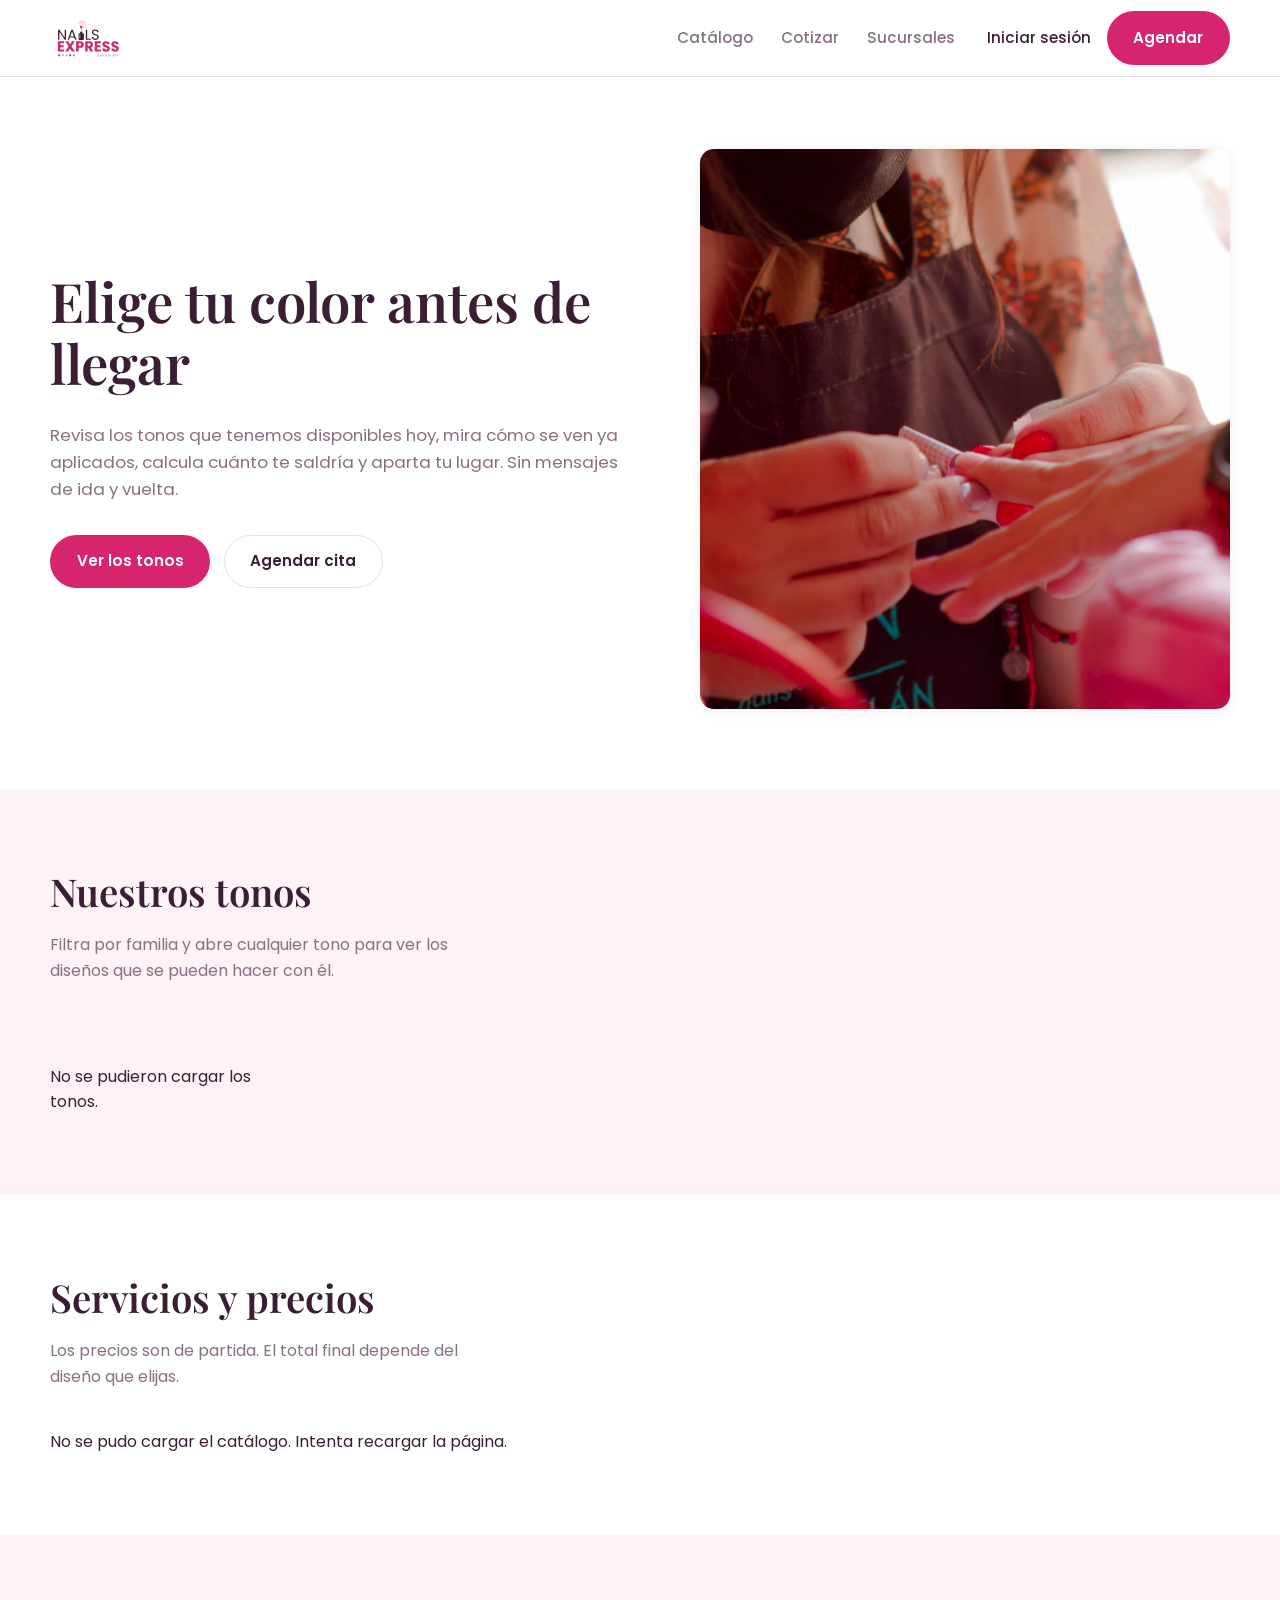
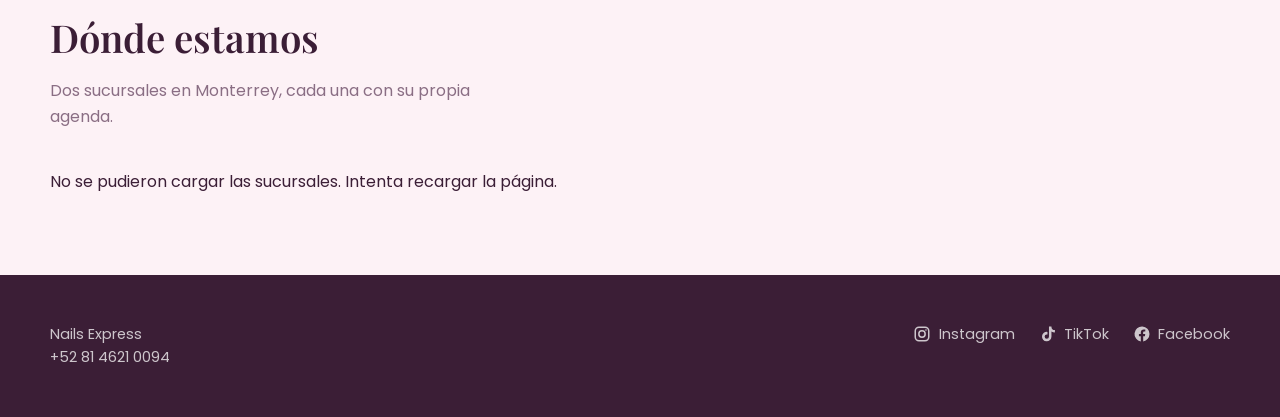
==== commit 4c82ff09: "Implementación de la gestión de sesiones de API y mejora de la integración con el frontend - Se añad" ====
--- a/nails-express/index.html
+++ b/nails-express/index.html
@@ -159,6 +159,8 @@
   </dialog>
 
   <script src="js/datos.js"></script>
+  <script src="js/agenda-citas.js"></script>
+  <script src="js/api-sesion.js"></script>
   <script src="js/sesion.js"></script>
   <script src="js/inicio.js"></script>
 </body>
--- a/nails-express/css/estilos.css
+++ b/nails-express/css/estilos.css
@@ -1082,6 +1082,12 @@
 .disponibilidad__guardar { display: flex; flex-wrap: wrap; align-items: center; gap: 1rem; }
 .disponibilidad__estado { color: var(--magenta-fuerte); font-size: .88rem; font-weight: 500; }
 .disponibilidad__estado--exito { color: #1D6B4A; }
+.disponibilidad__dia { display: block; margin: .4rem auto 0; padding: .3rem .55rem !important; font-size: .72rem !important; }
+.bloque--solicitud-pendiente { border: 1px dashed #D6B66C; background: #FBF0DC; color: #7A5310; }
+.bloque--cerrado:not(button) { border: 1px solid var(--borde); background: #F4F0F2; color: #6B5266; }
+.solicitud-disponibilidad { grid-template-columns: minmax(0, 1fr) auto auto; }
+.solicitud-disponibilidad .agenda__quien { grid-column: auto; }
+.solicitud-disponibilidad .agenda__acciones { grid-column: auto; }
 
 /* --- Panel del personal: pantallas chicas ------------------- */
 @media (max-width: 900px) {
@@ -1122,6 +1128,9 @@
   .agenda__quien { grid-column: 2 / 4; }
   .agenda__bloque--libre .agenda__hora,
   .agenda__bloque--cerrado .agenda__hora { grid-row: auto; align-self: center; }
+  .solicitud-disponibilidad { grid-template-columns: minmax(0, 1fr) auto; }
+  .solicitud-disponibilidad .agenda__quien { grid-column: 1 / -1; }
+  .solicitud-disponibilidad .agenda__acciones { grid-column: 1 / -1; }
 }
 
 /* --- Control de citas por la empleada ----------------------- */
@@ -1194,6 +1203,34 @@
 }
 .admin-filtros__grupo { margin-bottom: 0; }
 .admin-filtros__fecha { min-width: 200px; margin: 0; }
+
+/* La agenda combina cuatro selectores; cada uno se adapta al ancho disponible. */
+.admin-filtros--agenda {
+  display: grid;
+  grid-template-columns: repeat(auto-fit, minmax(min(100%, 220px), 1fr));
+}
+.admin-filtros--agenda .admin-filtros__grupo { grid-column: 1 / -1; }
+.admin-filtros--agenda .admin-filtros__fecha { min-width: 0; }
+
+.orden-agenda__etiqueta { display: block; margin-bottom: .5rem; font-size: .88rem; font-weight: 500; }
+.orden-agenda { display: flex; gap: .5rem; }
+.orden-agenda__boton {
+  display: inline-flex;
+  align-items: center;
+  justify-content: center;
+  width: 52px;
+  height: 52px;
+  padding: 0;
+  border: 1px solid var(--borde);
+  border-radius: 10px;
+  background: white;
+  color: var(--texto);
+  cursor: pointer;
+}
+.orden-agenda__boton svg { width: 24px; height: 24px; fill: none; stroke: currentColor; stroke-width: 1.8; stroke-linecap: round; stroke-linejoin: round; }
+.orden-agenda__boton:hover { border-color: var(--magenta); background: var(--rosa-fondo); }
+.orden-agenda__boton[aria-pressed="true"] { background: var(--magenta-fuerte); border-color: var(--magenta-fuerte); color: white; }
+.orden-agenda__boton:focus-visible { outline: 2px solid var(--magenta); outline-offset: 3px; }
 
 /* título con botón a la derecha (Empleadas) */
 .admin-encabezado {
